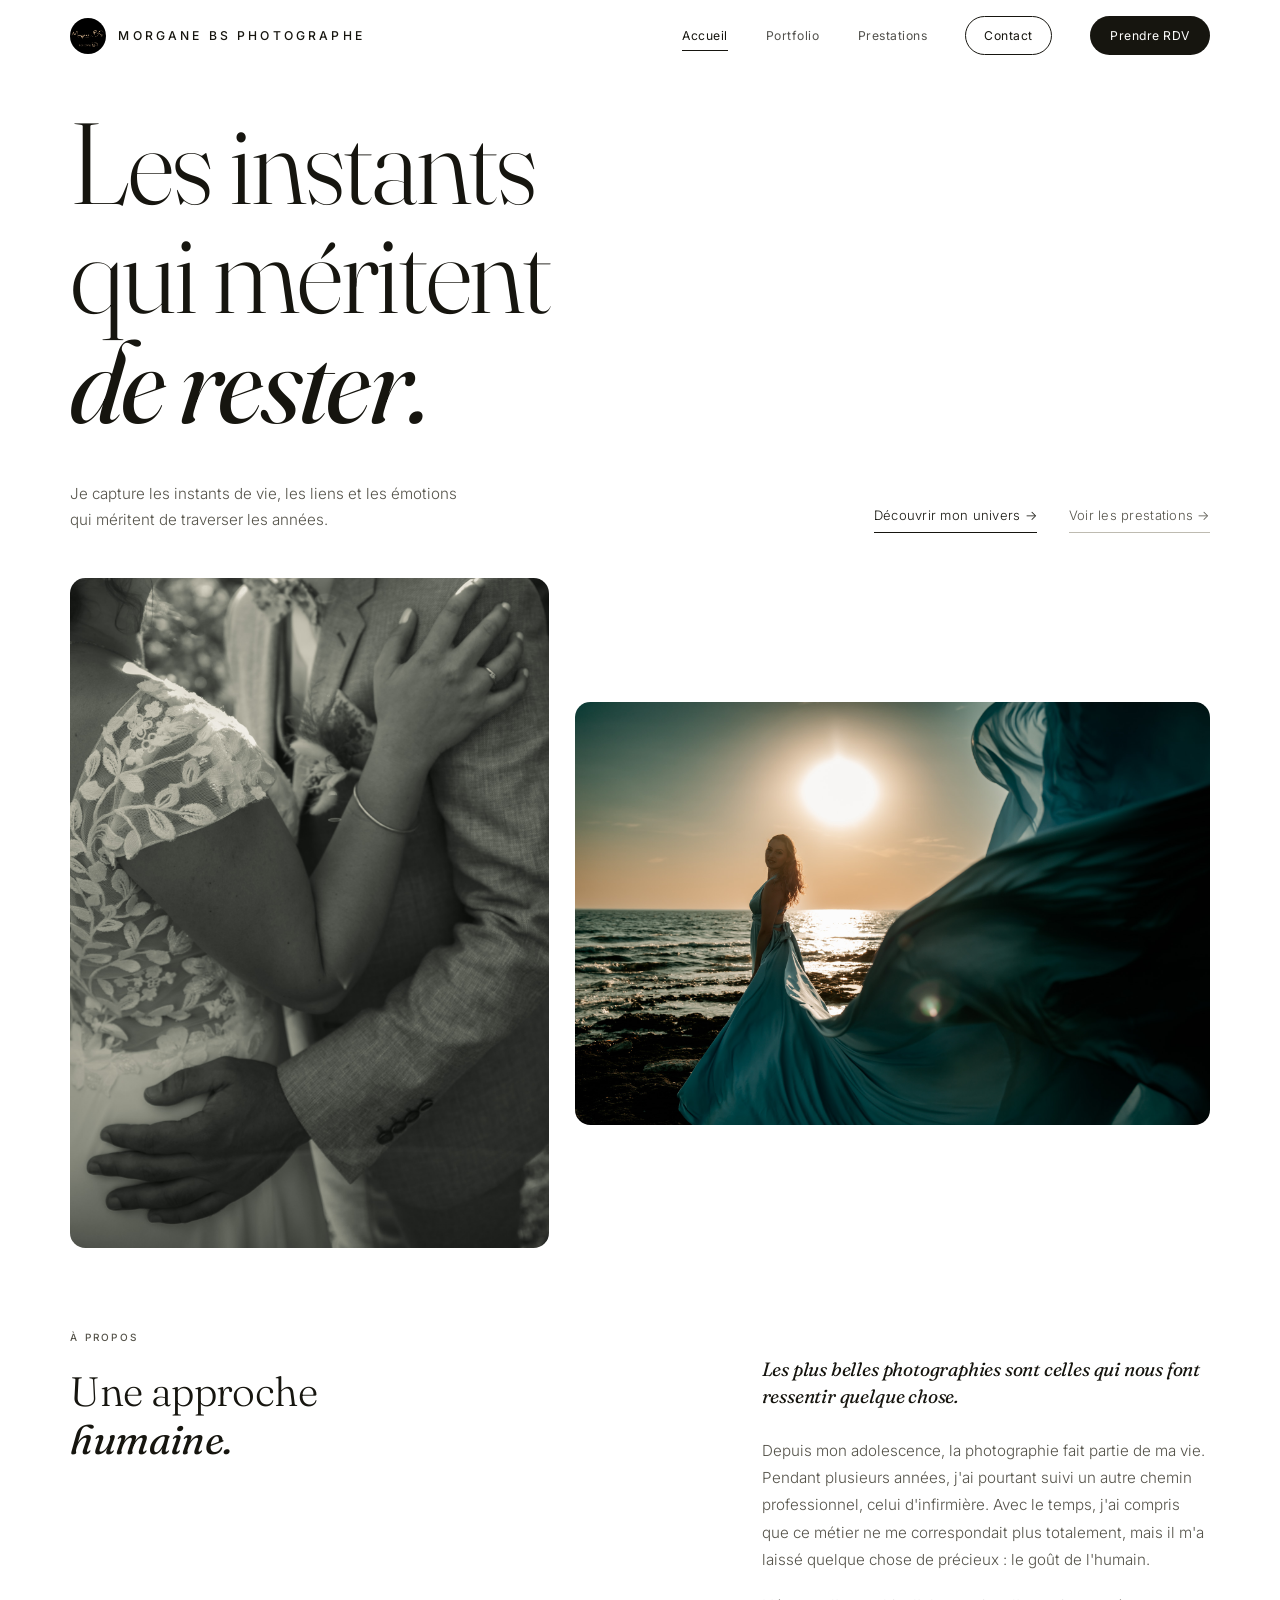
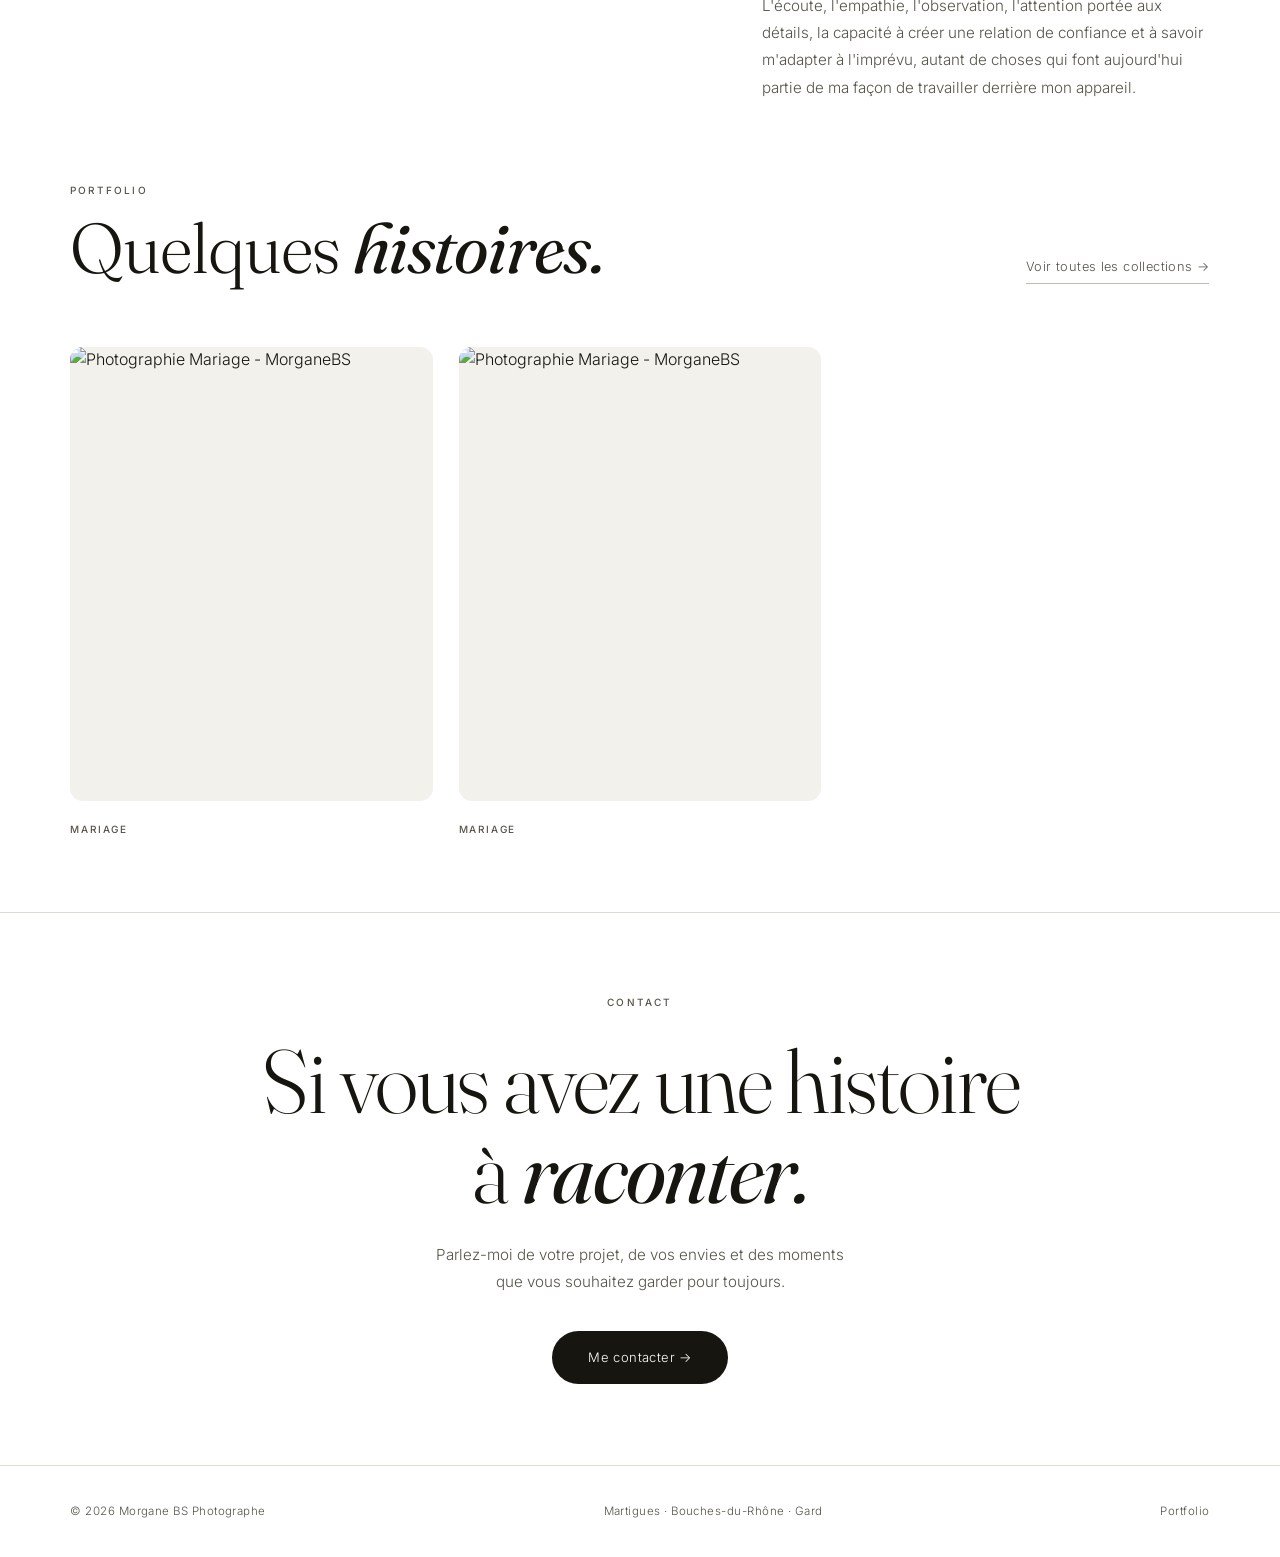
==== index.html @ a25c6a6a "Update index.html" ====
<!DOCTYPE html>
<html lang="fr">

<head>

    <meta charset="UTF-8">
    <meta name="viewport" content="width=device-width, initial-scale=1.0">

    <title>Morgane BS Photographe</title>
    <meta name="description" content="Morgane BS Photographe, photographe à Martigues. Portraits, couples, mariages et familles. Des images naturelles, sensibles et intemporelles.">

    <link rel="preconnect" href="https://fonts.googleapis.com">
    <link rel="preconnect" href="https://fonts.gstatic.com" crossorigin>

    <style>
/* =====================================================
   MORGANEBS - Photographe
   Direction artistique : editorial, clair, minimal
===================================================== */

@import url('https://fonts.googleapis.com/css2?family=Fraunces:ital,opsz,wght@0,9..144,300;0,9..144,400;0,9..144,500;1,9..144,400;1,9..144,500&family=Inter:wght@300;400;500&display=swap');

:root {

    --paper:        #ffffff;
    --paper-soft:   #f2f1ec;
    --ink:          #16150f;
    --ink-soft:     #55534a;
    --line:         #dcdbd4;
    --line-strong:  #bebbb1;

    --display: "Fraunces", Georgia, "Times New Roman", serif;
    --body:    "Inter", system-ui, -apple-system, sans-serif;

    --page-x:  clamp(22px, 5.5vw, 130px);
    --maxw:    1680px;

    --ease:    cubic-bezier(.22, .61, .36, 1);

    /* Titre hero : s'adapte a la fois a la largeur ET la hauteur.
       min() prend la plus petite valeur -> jamais trop grand
       quand la fenetre est basse (paysage) ou etroite (mobile).
       Le plafond (3e valeur) est volontairement genereux pour
       continuer a grandir sur les grands ecrans / plein ecran. */
    --hero-size:    min(18vh, 9vw, 11.5rem);
    --hero-size-sm: min(12vh, 13vw, 5rem);
}


* {
    margin: 0;
    padding: 0;
    box-sizing: border-box;
}

html {
    scroll-behavior: smooth;
    -webkit-text-size-adjust: 100%;
}

body {
    background: var(--paper);
    color: var(--ink);
    font-family: var(--body);
    font-weight: 300;
    line-height: 1.6;
    overflow-x: hidden;
    -webkit-font-smoothing: antialiased;
    text-rendering: optimizeLegibility;
}

a { color: inherit; text-decoration: none; }

img { display: block; width: 100%; height: auto; }

::selection { background: var(--ink); color: var(--paper); }

em { font-style: italic; font-weight: 400; }


.small {
    font-size: clamp(10px, .72vw, 11px);
    font-weight: 500;
    letter-spacing: .22em;
    text-transform: uppercase;
    color: var(--ink-soft);
}


/* =====================================================
   HEADER
===================================================== */

header {
    position: fixed;
    top: 0;
    left: 0;
    right: 0;
    z-index: 100;

    display: flex;
    align-items: center;
    justify-content: space-between;

    height: clamp(60px, 8vh, 80px);
    padding: 0 var(--page-x);

    color: var(--ink);
    background: transparent;
    border-bottom: 1px solid transparent;
    transition: background .5s var(--ease), border-color .5s var(--ease);
}

header.solid {
    background: color-mix(in srgb, var(--paper) 85%, transparent);
    -webkit-backdrop-filter: blur(14px);
    backdrop-filter: blur(14px);
    border-bottom: 1px solid var(--line);
}

.logo {
    display: inline-flex;
    align-items: center;
    gap: 12px;
    font-size: clamp(12px, .95vw, 13px);
    font-weight: 500;
    letter-spacing: .26em;
    text-transform: uppercase;
    white-space: nowrap;
}

.logo-img {
    width: auto;
    height: clamp(28px, 4vh, 38px);
    border-radius: 50%;
    object-fit: cover;
    aspect-ratio: 1 / 1;
    flex: none;
}

nav {
    display: flex;
    align-items: center;
    gap: clamp(20px, 3vw, 46px);
}

nav a {
    position: relative;
    font-size: clamp(12px, .95vw, 13px);
    font-weight: 400;
    letter-spacing: .04em;
    opacity: .74;
    transition: opacity .3s var(--ease);
}

nav a:hover,
nav a.active { opacity: 1; }

nav a:not(.appointment)::after {
    content: "";
    position: absolute;
    left: 0;
    bottom: -6px;
    width: 100%;
    height: 1px;
    background: currentColor;
    transform: scaleX(0);
    transform-origin: right;
    transition: transform .35s var(--ease);
}

nav a:not(.appointment):hover::after,
nav a.active:not(.appointment)::after {
    transform: scaleX(1);
    transform-origin: left;
}

nav a.appointment {
    padding: 9px 18px;
    border: 1px solid currentColor;
    border-radius: 999px;
    opacity: 1;
    transition: background .3s var(--ease), color .3s var(--ease);
}

nav a.appointment:hover {
    background: var(--ink);
    color: var(--paper);
}

/* Bouton principal : fond noir plein */
nav a.nav-cta {
    padding: 10px 20px;
    border-radius: 999px;
    background: var(--ink);
    color: var(--paper);
    opacity: 1;
    white-space: nowrap;
    transition: transform .35s var(--ease), background .35s var(--ease);
}

nav a.nav-cta:hover {
    background: #000;
    transform: translateY(-2px);
    color: var(--paper);
}

nav a.nav-cta::after { display: none; }


.menu-toggle {
    display: none;
    flex-direction: column;
    gap: 5px;
    width: 26px;
    background: none;
    border: none;
    cursor: pointer;
    padding: 6px 0;
}

.menu-toggle span {
    display: block;
    height: 1.5px;
    width: 100%;
    background: currentColor;
    transition: transform .35s var(--ease), opacity .3s var(--ease);
}

body.nav-open .menu-toggle span:nth-child(1) { transform: translateY(6.5px) rotate(45deg); }
body.nav-open .menu-toggle span:nth-child(2) { opacity: 0; }
body.nav-open .menu-toggle span:nth-child(3) { transform: translateY(-6.5px) rotate(-45deg); }


/* =====================================================
   HERO plein ecran (fond degrade clair, sans image)
===================================================== */

.hero {
    position: relative;
    width: 100%;
    display: flex;
    align-items: flex-start;
    padding: clamp(92px, 12vh, 140px) var(--page-x) clamp(36px, 5vh, 66px);
    overflow: hidden;

    background: var(--paper);
}

.hero-inner {
    position: relative;
    z-index: 2;
    width: 100%;
    max-width: var(--maxw);
    margin: 0 auto;
}

.hero-eyebrow {
    display: inline-flex;
    align-items: center;
    gap: 10px;
    font-size: clamp(10px, .75vw, 11px);
    font-weight: 500;
    letter-spacing: .24em;
    text-transform: uppercase;
    color: var(--ink-soft);
    margin-bottom: clamp(22px, 4vh, 44px);
    opacity: 0;
    animation: fadeUp 1s var(--ease) .25s forwards;
}

.hero-eyebrow::before {
    content: "";
    width: clamp(24px, 3vw, 34px);
    height: 1px;
    background: var(--line-strong);
}

.hero-title {
    font-family: var(--display);
    font-weight: 300;
    font-size: var(--hero-size);
    line-height: .95;
    letter-spacing: -.02em;
    max-width: 18ch;
}

.hero-title span {
    display: block;
    opacity: 0;
    transform: translateY(26px);
    animation: fadeUp 1.1s var(--ease) forwards;
}

.hero-title span:nth-child(1) { animation-delay: .3s; }
.hero-title span:nth-child(2) { animation-delay: .42s; }
.hero-title span:nth-child(3) { animation-delay: .54s; }

.hero-title .accent { font-style: italic; font-weight: 400; }

@keyframes fadeUp { to { opacity: 1; transform: none; } }

.hero-foot {
    display: flex;
    align-items: flex-end;
    justify-content: space-between;
    gap: 24px;
    flex-wrap: wrap;
    margin-top: clamp(28px, 5vh, 54px);
    opacity: 0;
    animation: fadeUp 1s var(--ease) .8s forwards;
}

.hero-subtitle {
    max-width: 44ch;
    font-size: clamp(.95rem, 1.15vw, 1.12rem);
    line-height: 1.7;
    color: var(--ink-soft);
}

.hero-link {
    display: inline-flex;
    align-items: center;
    gap: 12px;
    font-size: clamp(13px, 1vw, 14px);
    letter-spacing: .02em;
    padding-bottom: 6px;
    border-bottom: 1px solid var(--ink);
    white-space: nowrap;
    transition: gap .35s var(--ease);
}

.hero-link:hover { gap: 18px; }

.hero-links {
    display: flex;
    align-items: center;
    gap: clamp(18px, 2.5vw, 34px);
    flex-wrap: wrap;
}

.hero-link-soft {
    color: var(--ink-soft);
    border-bottom-color: var(--line-strong);
    transition: gap .35s var(--ease), color .3s var(--ease), border-color .3s var(--ease);
}

.hero-link-soft:hover {
    color: var(--ink);
    border-bottom-color: var(--ink);
}

/* fleche de defilement discrete */
.hero-scroll {
    position: absolute;
    left: 50%;
    bottom: clamp(20px, 4vh, 34px);
    transform: translateX(-50%);
    z-index: 2;
    width: 1px;
    height: clamp(34px, 6vh, 54px);
    background: var(--line-strong);
    overflow: hidden;
    opacity: 0;
    animation: fadeUp 1s var(--ease) 1.2s forwards;
}

.hero-scroll::after {
    content: "";
    position: absolute;
    inset: 0;
    background: var(--ink);
    transform: translateY(-100%);
    animation: scrollTrail 2.6s var(--ease) infinite;
}

@keyframes scrollTrail {
    0%   { transform: translateY(-100%); }
    50%  { transform: translateY(0); }
    100% { transform: translateY(100%); }
}


/* =====================================================
   COMPOSITION D'ACCUEIL (deux photos)
   Portrait a gauche, paysage a droite legerement
   decalee : composition asymetrique editoriale.
===================================================== */

.showcase {
    display: grid;
    grid-template-columns: .86fr 1.14fr;
    gap: clamp(14px, 2vw, 34px);
    align-items: center;

    padding: 0 var(--page-x);
    max-width: var(--maxw);
    margin: 0 auto clamp(56px, 9vh, 120px);
}

.showcase-item {
    position: relative;
    margin: 0;
    overflow: hidden;
    border-radius: clamp(10px, 1.2vw, 18px);
    background: var(--paper-soft);
}

.showcase-item img {
    width: 100%;
    height: 100%;
    object-fit: cover;
    display: block;
}

/* Ratios proches du format natif : aucun recadrage brutal */
.showcase-portrait  { aspect-ratio: 5 / 7; }
.showcase-landscape { aspect-ratio: 3 / 2; }


/* =====================================================
   SECTIONS generiques
===================================================== */

.section {
    padding: 0 var(--page-x);
    max-width: var(--maxw);
    margin: 0 auto clamp(50px, 8vh, 110px);
}

.section-first {
    padding-top: clamp(80px, 14vh, 170px);
}

.section-head {
    display: flex;
    align-items: flex-end;
    justify-content: space-between;
    gap: 24px;
    flex-wrap: wrap;
    margin-bottom: clamp(40px, 7vh, 80px);
}

.section-label {
    font-size: clamp(10px, .72vw, 11px);
    font-weight: 500;
    letter-spacing: .22em;
    text-transform: uppercase;
    color: var(--ink-soft);
    margin-bottom: 14px;
}

.section-title {
    font-family: var(--display);
    font-weight: 300;
    font-size: clamp(2.1rem, 5.5vw, 4.6rem);
    line-height: 1.02;
    letter-spacing: -.015em;
}

.section-link {
    font-size: clamp(12px, 1vw, 13px);
    letter-spacing: .03em;
    color: var(--ink-soft);
    padding-bottom: 5px;
    border-bottom: 1px solid var(--line-strong);
    white-space: nowrap;
    transition: color .3s var(--ease), border-color .3s var(--ease);
}

.section-link:hover {
    color: var(--ink);
    border-color: var(--ink);
}


/* =====================================================
   GRILLE PORTFOLIO
===================================================== */

.portfolio-grid,
.portfolio-gallery {
    display: grid;
    grid-template-columns: repeat(3, 1fr);
    gap: clamp(14px, 2vw, 38px);
}

.work {
    display: block;
    opacity: 0;
    transform: translateY(24px);
    transition: opacity .8s var(--ease), transform .8s var(--ease);
}

.work.in { opacity: 1; transform: none; }

.work-image {
    position: relative;
    overflow: hidden;
    background: var(--paper-soft);
    aspect-ratio: 4 / 5;
    border-radius: clamp(8px, 1vw, 14px);
}

.work-image img {
    width: 100%;
    height: 100%;
    object-fit: cover;

    /* Fondu doux a l'arrivee de l'image */
    opacity: 0;
    transition: opacity .7s var(--ease), transform 1.2s var(--ease);
}

.work-image img.loaded { opacity: 1; }

.work:hover .work-image img { transform: scale(1.05); }

/* legende : uniquement la categorie, pas le nom de fichier */
.work-caption {
    margin-top: 14px;
}

.work-caption span {
    font-size: clamp(10px, .78vw, 11px);
    font-weight: 500;
    letter-spacing: .18em;
    text-transform: uppercase;
    color: var(--ink-soft);
}

.loading-note {
    grid-column: 1 / -1;
    padding: 60px 0;
    text-align: center;
    font-size: clamp(12px, 1vw, 13px);
    letter-spacing: .04em;
    color: var(--ink-soft);
}


/* =====================================================
   A PROPOS
===================================================== */

.about {
    padding: 0 var(--page-x);
    max-width: var(--maxw);
    margin: 0 auto clamp(56px, 9vh, 120px);
    display: grid;
    grid-template-columns: 1.4fr 1fr;
    gap: clamp(28px, 5vw, 70px);
    align-items: start;
}

.about-head { max-width: 34ch; }

.about-text {
    font-family: var(--display);
    font-weight: 300;
    font-size: clamp(1.8rem, 3.2vw, 3.6rem);
    line-height: 1.18;
    letter-spacing: -.015em;
    margin-top: clamp(14px, 2.5vh, 22px);
}

.about-body {
    max-width: 48ch;
    margin-top: clamp(20px, 3vh, 32px);
}

.about-lead {
    font-family: var(--display);
    font-weight: 400;
    font-style: italic;
    font-size: clamp(1.1rem, 1.5vw, 1.45rem);
    line-height: 1.4;
    letter-spacing: -.01em;
    color: var(--ink);
    margin-bottom: clamp(20px, 3vh, 30px);
}

.about-small {
    font-size: clamp(.95rem, 1.1vw, 1.05rem);
    color: var(--ink-soft);
    line-height: 1.8;
}

.about-small + .about-small {
    margin-top: clamp(14px, 2vh, 20px);
}


/* =====================================================
   CONTACT (bloc sur accueil)
===================================================== */

.contact {
    padding: clamp(56px, 9vh, 120px) var(--page-x);
    max-width: var(--maxw);
    margin: 0 auto;
    border-top: 1px solid var(--line);
    text-align: center;
}

.contact .section-label { margin-bottom: 26px; }

.contact-title {
    font-family: var(--display);
    font-weight: 300;
    font-size: clamp(2.6rem, 7vw, 6.5rem);
    line-height: 1;
    letter-spacing: -.02em;
}

.contact-lede {
    max-width: 46ch;
    margin: clamp(20px, 3vh, 30px) auto 0;
    font-size: clamp(.95rem, 1.1vw, 1.05rem);
    color: var(--ink-soft);
    line-height: 1.75;
}

.contact-button {
    display: inline-flex;
    align-items: center;
    gap: 12px;
    margin-top: clamp(26px, 4vh, 40px);
    padding: 16px 36px;
    background: var(--ink);
    color: var(--paper);
    border-radius: 999px;
    font-size: clamp(13px, 1vw, 14px);
    letter-spacing: .03em;
    transition: transform .35s var(--ease), background .35s var(--ease);
}

.contact-button:hover { transform: translateY(-3px); background: #000; }


/* =====================================================
   FOOTER
===================================================== */

footer {
    display: flex;
    align-items: center;
    justify-content: space-between;
    flex-wrap: wrap;
    gap: 16px;
    padding: clamp(28px, 4vh, 38px) var(--page-x);
    max-width: var(--maxw);
    margin: 0 auto;
    border-top: 1px solid var(--line);
    font-size: clamp(11px, .9vw, 12px);
    letter-spacing: .04em;
    color: var(--ink-soft);
}

footer a { transition: color .3s var(--ease); }
footer a:hover { color: var(--ink); }


/* =====================================================
   REVEAL au scroll (sections)
===================================================== */

.reveal {
    opacity: 0;
    transform: translateY(30px);
    transition: opacity 1s var(--ease), transform 1s var(--ease);
    will-change: opacity, transform;
}

.reveal.is-visible { opacity: 1; transform: none; }


/* =====================================================
   RESPONSIVE
===================================================== */

@media (max-width: 1024px) {
    .portfolio-grid,
    .portfolio-gallery { grid-template-columns: repeat(2, 1fr); }
}

@media (max-width: 720px) {

    .logo {
        letter-spacing: .12em;
        font-size: 10.5px;
        gap: 9px;
    }

    .logo-img {
        height: 26px;
    }

    .hero-title { font-size: var(--hero-size-sm); }

    .showcase {
        grid-template-columns: 1fr;
        gap: clamp(14px, 2.5vh, 22px);
    }

    .about {
        grid-template-columns: 1fr;
        gap: clamp(20px, 3vh, 32px);
        align-items: start;
    }

    .about-head { max-width: none; }

    .menu-toggle { display: flex; }

    nav {
        position: fixed;
        inset: clamp(60px, 8vh, 80px) 0 auto 0;
        flex-direction: column;
        align-items: flex-start;
        gap: 4px;
        padding: 20px var(--page-x) 34px;
        background: var(--paper);
        color: var(--ink);
        border-bottom: 1px solid var(--line);
        transform: translateY(-12px);
        opacity: 0;
        pointer-events: none;
        transition: transform .35s var(--ease), opacity .3s var(--ease);
    }

    body.nav-open nav {
        transform: translateY(0);
        opacity: 1;
        pointer-events: auto;
    }

    nav a {
        width: 100%;
        padding: 14px 0;
        font-size: 17px;
        opacity: 1;
        border-bottom: 1px solid var(--line);
    }

    nav a:not(.appointment)::after { display: none; }

    nav a.appointment {
        margin-top: 16px;
        width: auto;
        border: 1px solid var(--ink);
        text-align: center;
    }

    nav a.nav-cta {
        margin-top: 10px;
        width: auto;
        border: none;
        border-bottom: none;
        text-align: center;
    }

    .hero-foot { flex-direction: column; align-items: flex-start; }

    .section-head { align-items: flex-start; }

    .work-image { aspect-ratio: 3 / 4; }
}

@media (max-width: 480px) {
    .portfolio-grid,
    .portfolio-gallery { grid-template-columns: 1fr; gap: 26px; }
    .hero-scroll { display: none; }
}



/* =====================================================
   VISIONNEUSE PLEIN ECRAN
===================================================== */

.lightbox {
    position: fixed;
    inset: 0;
    z-index: 200;

    display: flex;
    align-items: center;
    justify-content: center;
    padding: clamp(52px, 7vw, 90px) clamp(16px, 5vw, 80px);

    background: rgba(16, 21, 15, .95);
    -webkit-backdrop-filter: blur(8px);
    backdrop-filter: blur(8px);

    opacity: 0;
    visibility: hidden;
    transition: opacity .4s var(--ease), visibility .4s var(--ease);
}

.lightbox.open {
    opacity: 1;
    visibility: visible;
}

body.lightbox-open {
    overflow: hidden;
}

.lightbox-figure {
    margin: 0;
    max-width: 100%;
    max-height: 100%;
    display: flex;
    flex-direction: column;
    align-items: center;
    gap: clamp(14px, 2vh, 22px);
}

.lightbox-figure img {
    display: block;
    width: auto;
    height: auto;
    max-width: 100%;
    max-height: 78vh;
    object-fit: contain;
    border-radius: clamp(4px, .6vw, 10px);

    opacity: 0;
    transform: scale(.985);
    transition: opacity .45s var(--ease), transform .45s var(--ease);
}

.lightbox-figure img.loaded {
    opacity: 1;
    transform: none;
}

.lightbox-caption {
    font-size: clamp(10px, .78vw, 11px);
    font-weight: 500;
    letter-spacing: .2em;
    text-transform: uppercase;
    color: rgba(245, 244, 240, .62);
}

/* Bouton fermer (croix dessinee) */
.lightbox-close {
    position: absolute;
    top: clamp(14px, 2.4vw, 30px);
    right: clamp(14px, 2.4vw, 30px);
    width: 42px;
    height: 42px;
    background: none;
    border: none;
    cursor: pointer;
    padding: 0;
}

.lightbox-close span {
    position: absolute;
    top: 50%;
    left: 9px;
    right: 9px;
    height: 1.5px;
    background: rgba(245, 244, 240, .75);
    transition: background .3s var(--ease);
}

.lightbox-close span:nth-child(1) { transform: rotate(45deg); }
.lightbox-close span:nth-child(2) { transform: rotate(-45deg); }

.lightbox-close:hover span { background: #fff; }

/* Fleches de navigation */
.lightbox-nav {
    position: absolute;
    top: 50%;
    transform: translateY(-50%);
    width: clamp(40px, 4vw, 52px);
    height: clamp(40px, 4vw, 52px);
    border: 1px solid rgba(245, 244, 240, .28);
    border-radius: 50%;
    background: none;
    color: rgba(245, 244, 240, .8);
    font-family: var(--body);
    font-size: 17px;
    line-height: 1;
    cursor: pointer;
    transition: background .3s var(--ease), color .3s var(--ease), border-color .3s var(--ease);
}

.lightbox-nav:hover {
    background: rgba(245, 244, 240, .12);
    border-color: rgba(245, 244, 240, .6);
    color: #fff;
}

.lightbox-prev { left: clamp(10px, 2vw, 30px); }
.lightbox-next { right: clamp(10px, 2vw, 30px); }

.lightbox-nav[hidden] { display: none; }

@media (max-width: 620px) {
    .lightbox-nav {
        top: auto;
        bottom: clamp(14px, 3vh, 26px);
        transform: none;
    }
    .lightbox-prev { left: 50%; margin-left: -52px; }
    .lightbox-next { right: 50%; margin-right: -52px; }
    .lightbox-figure img { max-height: 66vh; }
}


/* =====================================================
   CURSEUR "VOIR" sur les photos
===================================================== */

.photo-cursor {
    position: fixed;
    top: 0;
    left: 0;
    z-index: 150;

    width: 76px;
    height: 76px;
    margin: -38px 0 0 -38px;

    display: grid;
    place-items: center;
    border-radius: 50%;
    background: var(--ink);
    color: var(--paper);

    font-family: var(--body);
    font-size: 10px;
    font-weight: 500;
    letter-spacing: .18em;
    text-transform: uppercase;

    pointer-events: none;
    opacity: 0;
    transition: opacity .28s var(--ease);
    will-change: transform;
}

.photo-cursor.visible { opacity: 1; }

/* On masque le curseur natif seulement quand le curseur perso est actif */
@media (hover: hover) and (pointer: fine) {
    .work-image { cursor: none; }
}


/* =====================================================
   ACCESSIBILITE : mouvement reduit
===================================================== */

@media (prefers-reduced-motion: reduce) {
    * {
        animation-duration: .01ms !important;
        animation-iteration-count: 1 !important;
        transition-duration: .01ms !important;
        scroll-behavior: auto !important;
    }
    .reveal, .work { opacity: 1 !important; transform: none !important; }

    /* Les images doivent rester visibles meme sans transition */
    .work-image img,
    .lightbox-figure img { opacity: 1 !important; transform: none !important; }
    .hero-title span,
    .hero-eyebrow,
    .hero-foot,
    .hero-scroll { opacity: 1 !important; transform: none !important; animation: none !important; }
}

a:focus-visible,
button:focus-visible {
    outline: 2px solid currentColor;
    outline-offset: 3px;
}
    </style>

</head>


<body>


<!-- ===================================================== HEADER ===================================================== -->

<header id="site-header">

    <a href="index.html" class="logo"><img src="logo.png" alt="" class="logo-img"><span>Morgane BS Photographe</span></a>

    <nav>
        <a href="index.html" class="active">Accueil</a>
        <a href="portfolio.html">Portfolio</a>
        <a href="prestations.html">Prestations</a>
        <a href="contact.html" class="appointment">Contact</a>
        <a href="https://fotostudio.io" class="nav-cta" target="_blank" rel="noopener">Prendre RDV</a>
    </nav>

    <button class="menu-toggle" aria-label="Ouvrir le menu" aria-expanded="false">
        <span></span>
        <span></span>
        <span></span>
    </button>

</header>


<!-- ===================================================== HERO ===================================================== -->

<section class="hero">

    <div class="hero-inner">

        <h1 class="hero-title">
            <span>Les instants</span>
            <span>qui méritent</span>
            <span class="accent">de rester.</span>
        </h1>

        <div class="hero-foot">
            <p class="hero-subtitle">
                Je capture les instants de vie, les liens et les
                émotions qui méritent de traverser les années.
            </p>
            <div class="hero-links">
                <a href="portfolio.html" class="hero-link">
                    Découvrir mon univers →
                </a>
                <a href="prestations.html" class="hero-link hero-link-soft">
                    Voir les prestations →
                </a>
            </div>
        </div>

    </div>

</section>


<!-- ===================================================== COMPOSITION ACCUEIL ===================================================== -->

<section class="showcase reveal">

    <figure class="showcase-item showcase-portrait">
        <img src="accueil%201.jpg" alt="Photographie de Morgane BS Photographe" loading="lazy">
    </figure>

    <figure class="showcase-item showcase-landscape">
        <img src="accueil%202.jpg" alt="Photographie de Morgane BS Photographe" loading="lazy">
    </figure>

</section>


<!-- ===================================================== A PROPOS ===================================================== -->

<section class="about reveal section-first" id="about">

    <div class="about-head">
        <div class="section-label">À propos</div>
        <p class="about-text">
            Une approche <em>humaine.</em>
        </p>
    </div>

    <div class="about-body">
        <p class="about-lead">
            Les plus belles photographies sont celles qui nous font
            ressentir quelque chose.
        </p>
        <p class="about-small">
            Depuis mon adolescence, la photographie fait partie de ma vie.
            Pendant plusieurs années, j'ai pourtant suivi un autre chemin
            professionnel, celui d'infirmière. Avec le temps, j'ai compris
            que ce métier ne me correspondait plus totalement, mais il m'a
            laissé quelque chose de précieux : le goût de l'humain.
        </p>
        <p class="about-small">
            L'écoute, l'empathie, l'observation, l'attention portée aux
            détails, la capacité à créer une relation de confiance et à
            savoir m'adapter à l'imprévu, autant de choses qui font
            aujourd'hui partie de ma façon de travailler derrière
            mon appareil.
        </p>
    </div>

</section>


<!-- ===================================================== PORTFOLIO (apercu) ===================================================== -->

<section class="section">

    <div class="section-head reveal">
        <div>
            <div class="section-label">Portfolio</div>
            <h2 class="section-title">Quelques <em>histoires.</em></h2>
        </div>
        <a href="portfolio.html" class="section-link">Voir toutes les collections →</a>
    </div>

    <div id="home-gallery" class="portfolio-grid">
        <p class="loading-note">Chargement des photographies…</p>
    </div>

</section>


<!-- ===================================================== CONTACT ===================================================== -->

<section class="contact">

    <div class="section-label">Contact</div>

    <h2 class="contact-title">Si vous avez une histoire<br>à <em>raconter.</em></h2>

    <p class="contact-lede">
        Parlez-moi de votre projet, de vos envies et des moments
        que vous souhaitez garder pour toujours.
    </p>

    <a href="contact.html" class="contact-button">
        Me contacter →
    </a>

</section>


<!-- ===================================================== FOOTER ===================================================== -->

<footer>
    <span>© 2026 Morgane BS Photographe</span>
    <span>Martigues · Bouches-du-Rhône · Gard</span>
    <a href="portfolio.html">Portfolio</a>
</footer>


<script src="script.js"></script>
<script>
    loadHomeGallery();
    initUI();
    initHeader();
</script>

</body>
</html>
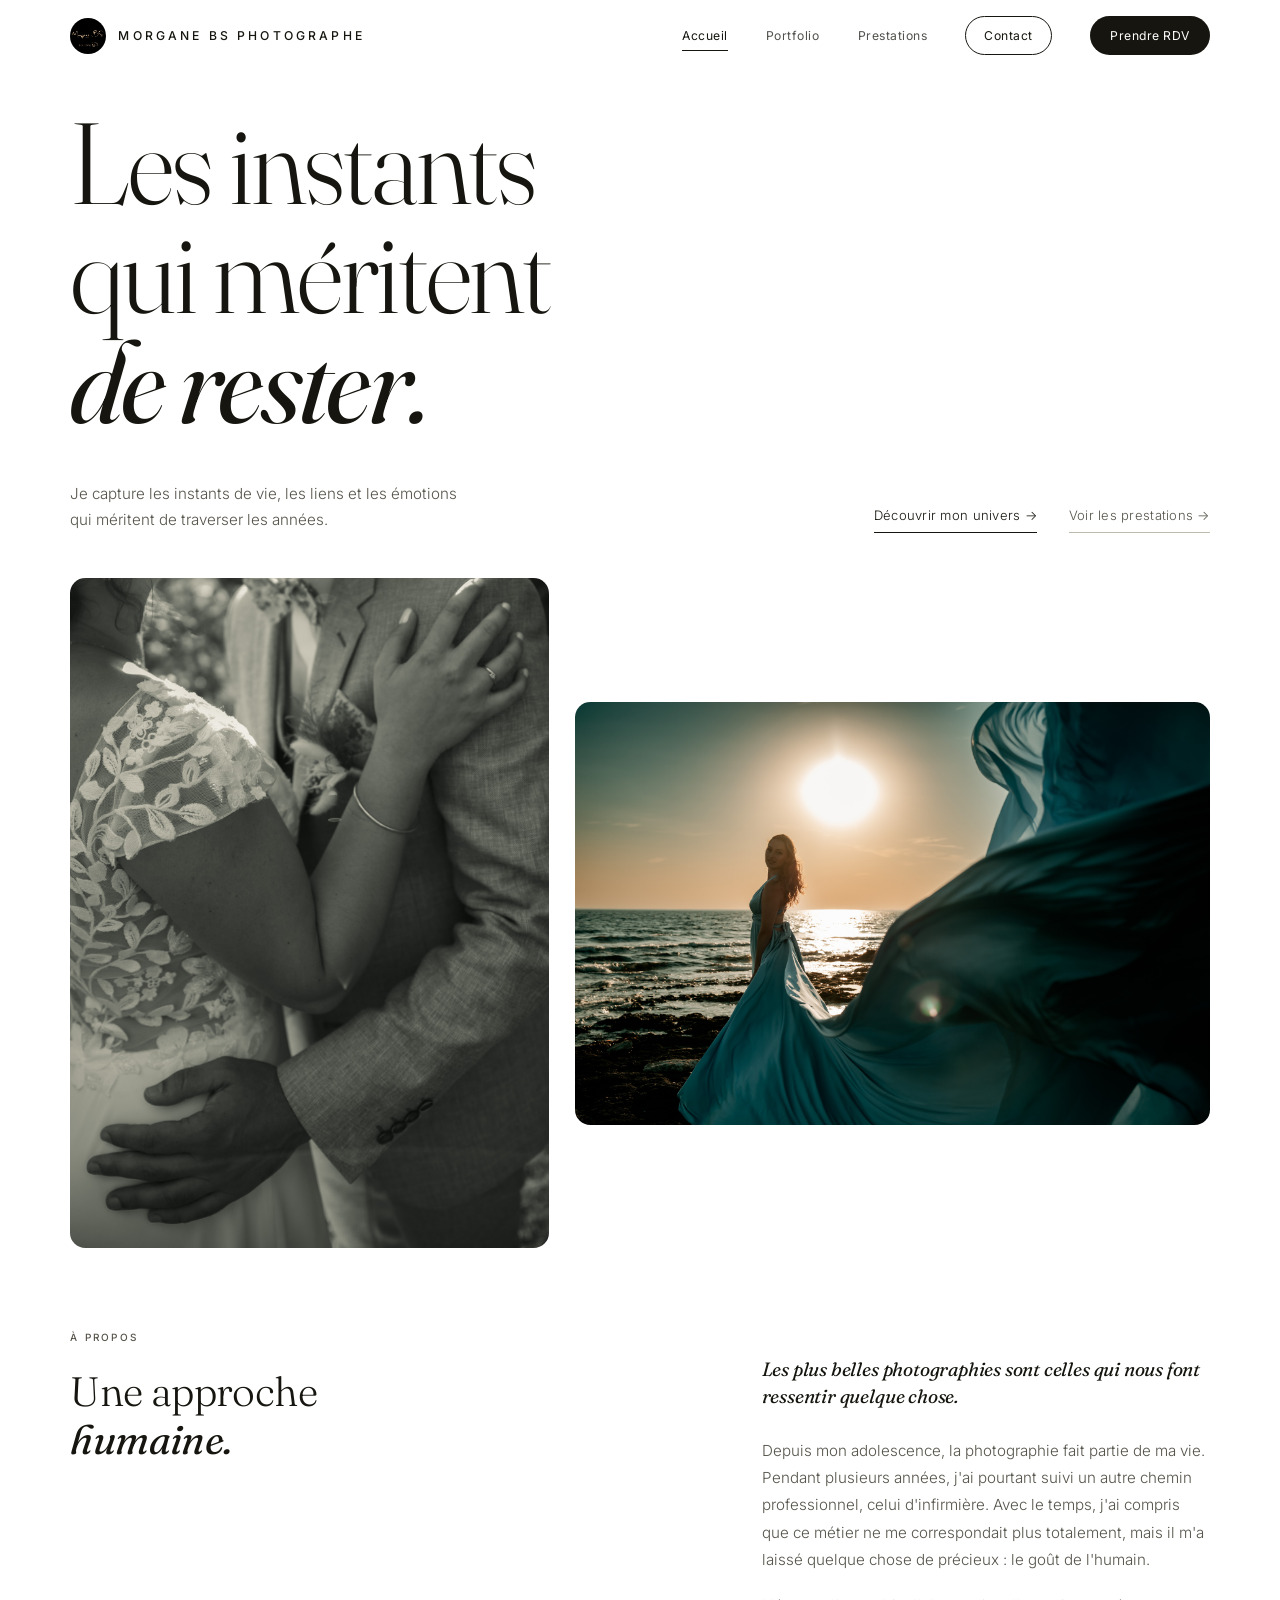
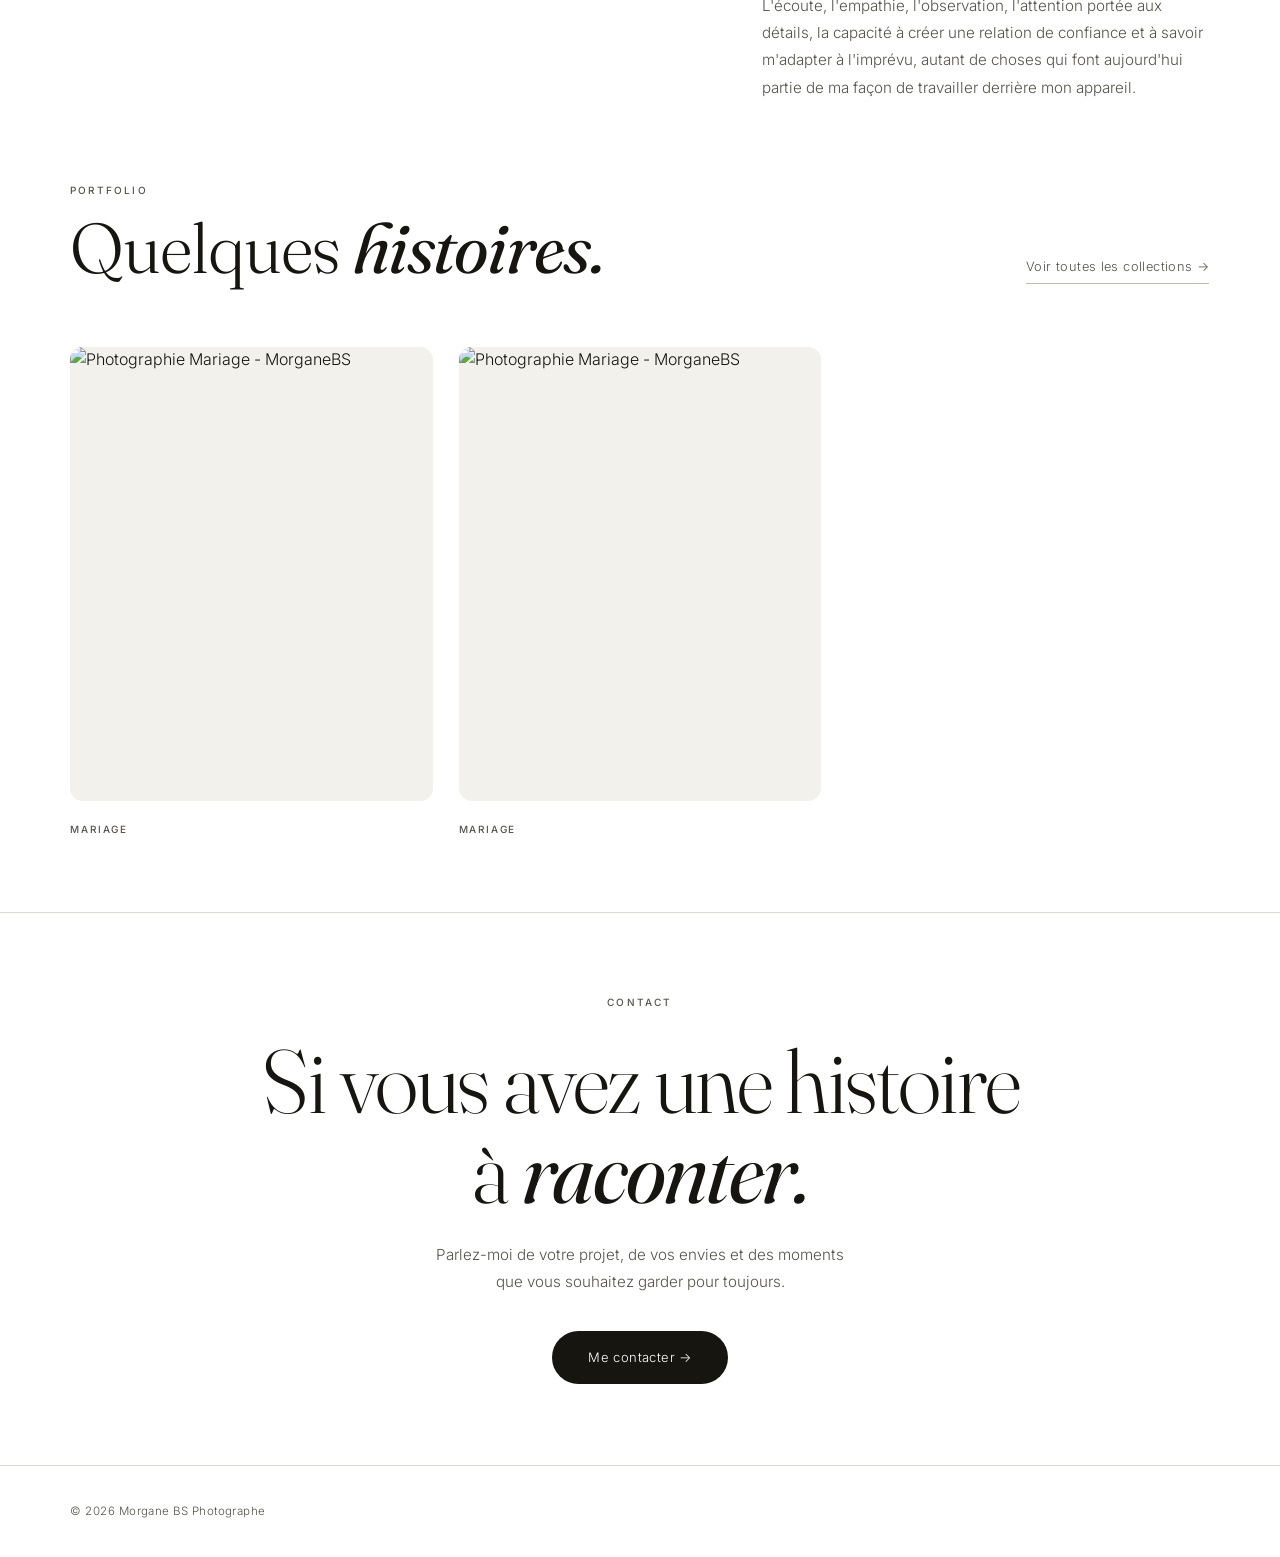
==== commit a7e80678: "Update index.html" ====
--- a/index.html
+++ b/index.html
@@ -7,6 +7,8 @@
     <meta name="viewport" content="width=device-width, initial-scale=1.0">
 
     <title>Morgane BS Photographe</title>
+    <link rel="icon" type="image/png" href="logo.png">
+    
     <meta name="description" content="Morgane BS Photographe, photographe à Martigues. Portraits, couples, mariages et familles. Des images naturelles, sensibles et intemporelles.">
 
     <link rel="preconnect" href="https://fonts.googleapis.com">
@@ -1136,8 +1138,6 @@
 
 <footer>
     <span>© 2026 Morgane BS Photographe</span>
-    <span>Martigues · Bouches-du-Rhône · Gard</span>
-    <a href="portfolio.html">Portfolio</a>
 </footer>
 
 
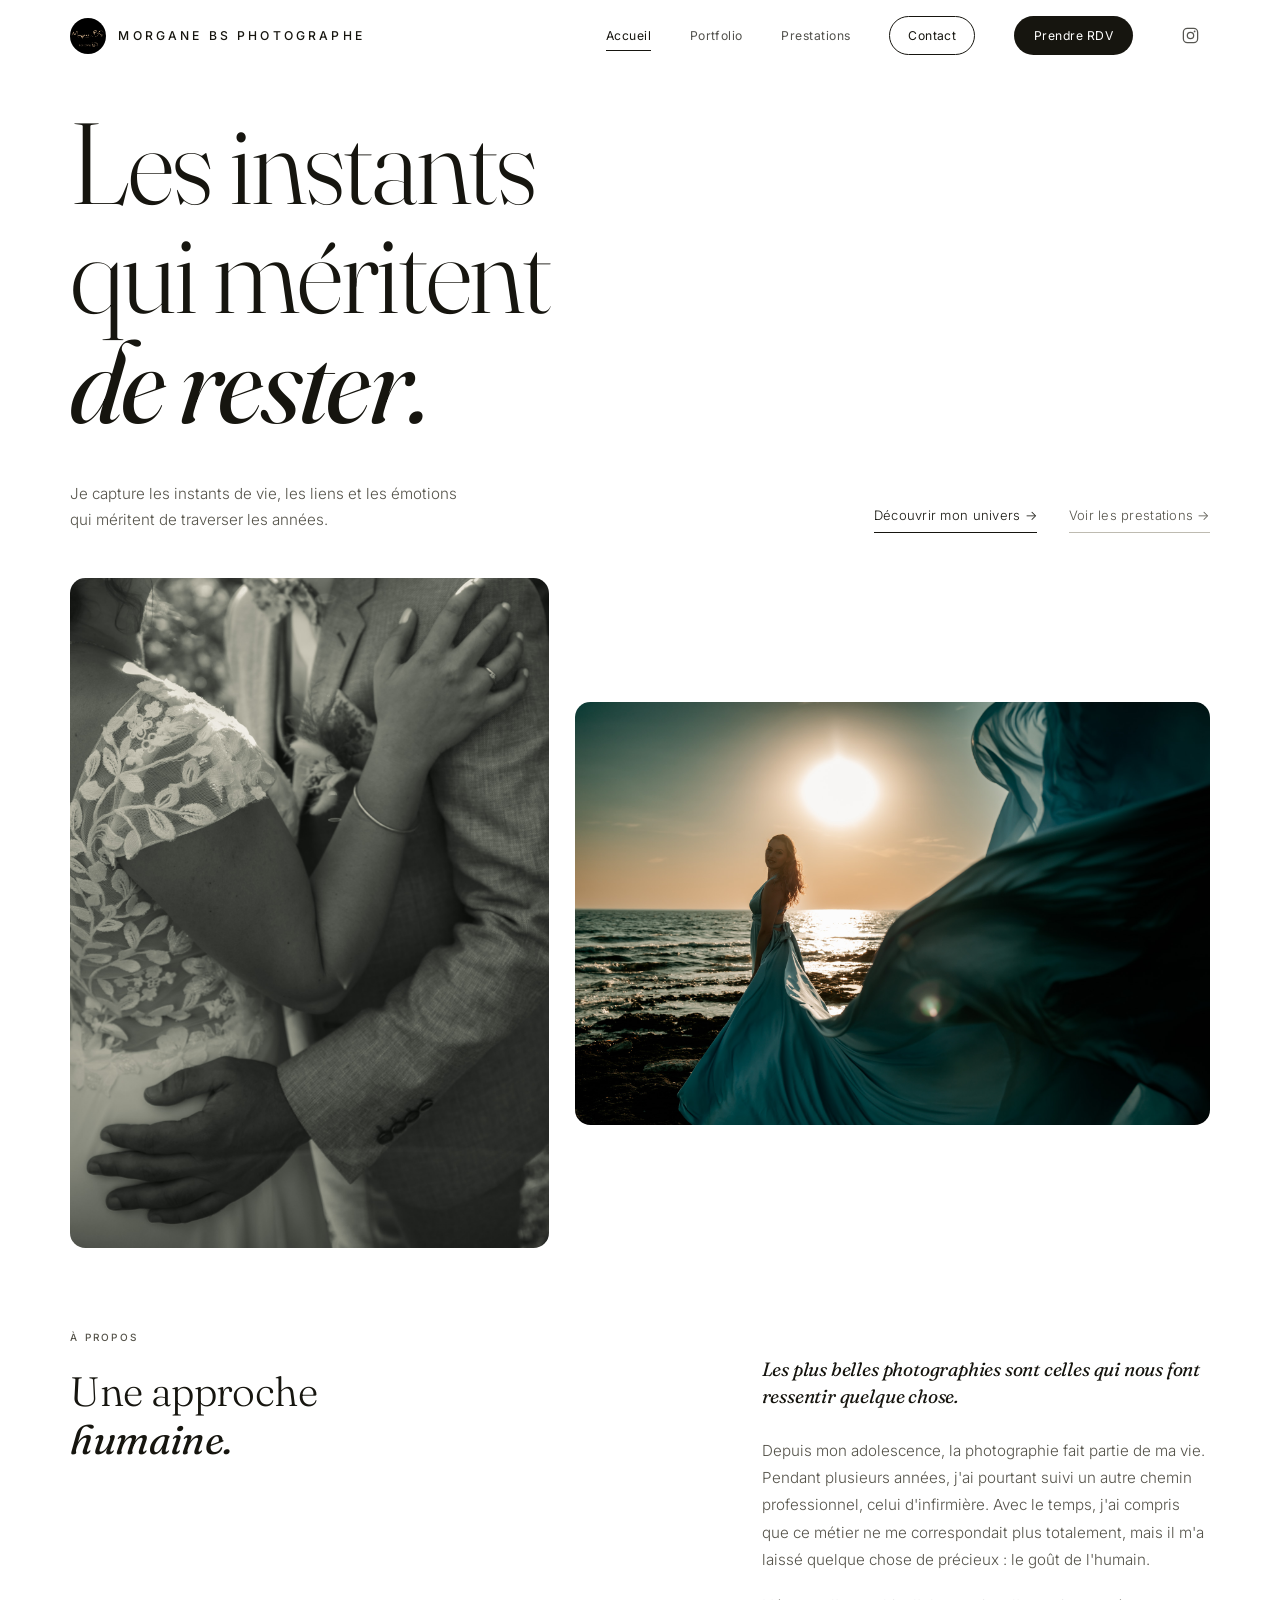
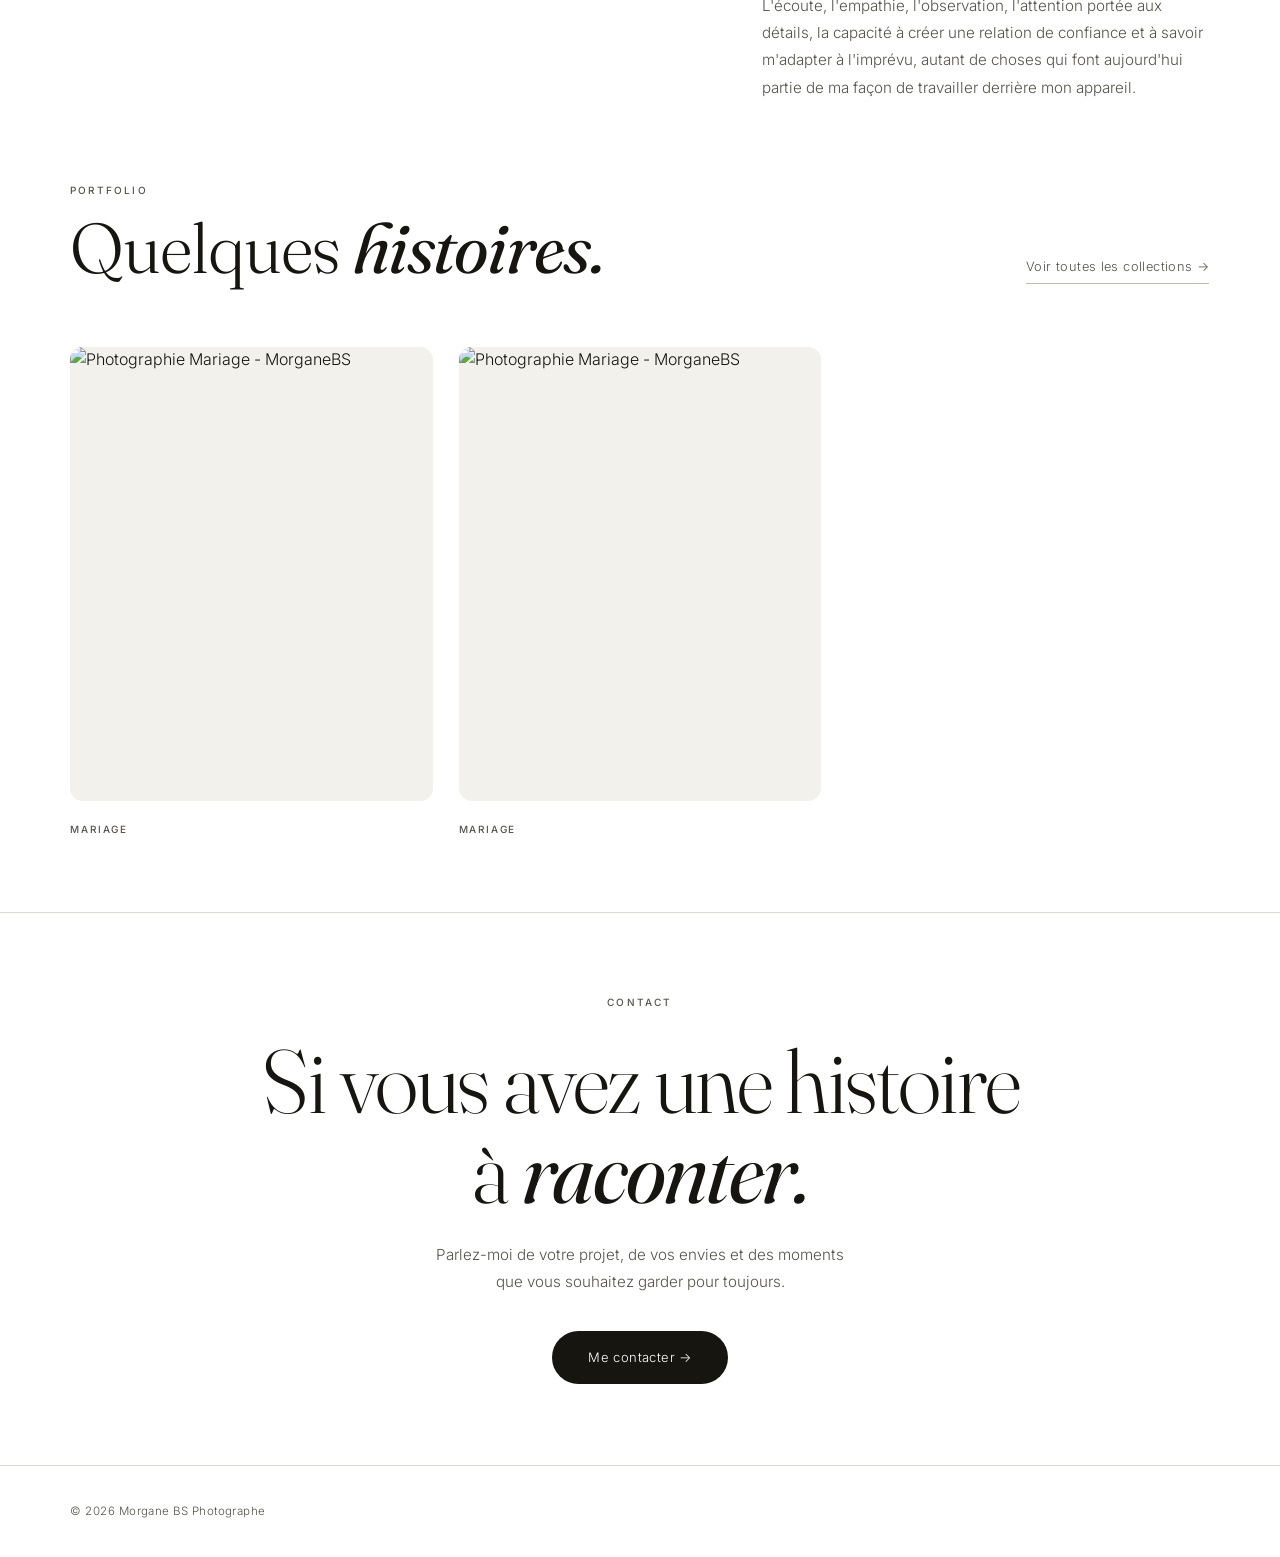
==== commit 990bd47a: "Update index.html" ====
--- a/index.html
+++ b/index.html
@@ -209,6 +209,36 @@
 
 nav a.nav-cta::after { display: none; }
 
+
+/* Lien Instagram : icone monochrome */
+.nav-social {
+    display: inline-flex;
+    align-items: center;
+    justify-content: center;
+
+    width: 38px;
+    height: 38px;
+    flex: none;
+
+    border-radius: 50%;
+    color: var(--ink);
+    opacity: .72;
+
+    transition: opacity .3s var(--ease), background .3s var(--ease);
+}
+
+.nav-social:hover {
+    opacity: 1;
+    background: var(--paper-soft);
+}
+
+.nav-social svg {
+    display: block;
+    width: 19px;
+    height: 19px;
+}
+
+.nav-social::after { display: none; }
 
 .menu-toggle {
     display: none;
@@ -687,6 +717,15 @@
 }
 
 @media (max-width: 720px) {
+
+    /* L'icone Instagram reste ronde dans le menu deroulant */
+    nav a.nav-social {
+        width: 38px;
+        padding: 0;
+        margin-top: 14px;
+        border-bottom: none;
+    }
+
 
     .logo {
         letter-spacing: .12em;
@@ -1002,6 +1041,8 @@
         <a href="prestations.html">Prestations</a>
         <a href="contact.html" class="appointment">Contact</a>
         <a href="https://fotostudio.io" class="nav-cta" target="_blank" rel="noopener">Prendre RDV</a>
+
+        <a href="https://instagram.com/morganbs.photographe" class="nav-social" target="_blank" rel="noopener" aria-label="Instagram de Morgane BS Photographe"><svg viewBox="0 0 24 24" fill="none" stroke="currentColor" stroke-width="1.6" stroke-linecap="round" stroke-linejoin="round" aria-hidden="true"><rect x="3" y="3" width="18" height="18" rx="5"/><circle cx="12" cy="12" r="4"/><circle cx="17.2" cy="6.8" r="1.1" fill="currentColor" stroke="none"/></svg></a>
     </nav>
 
     <button class="menu-toggle" aria-label="Ouvrir le menu" aria-expanded="false">
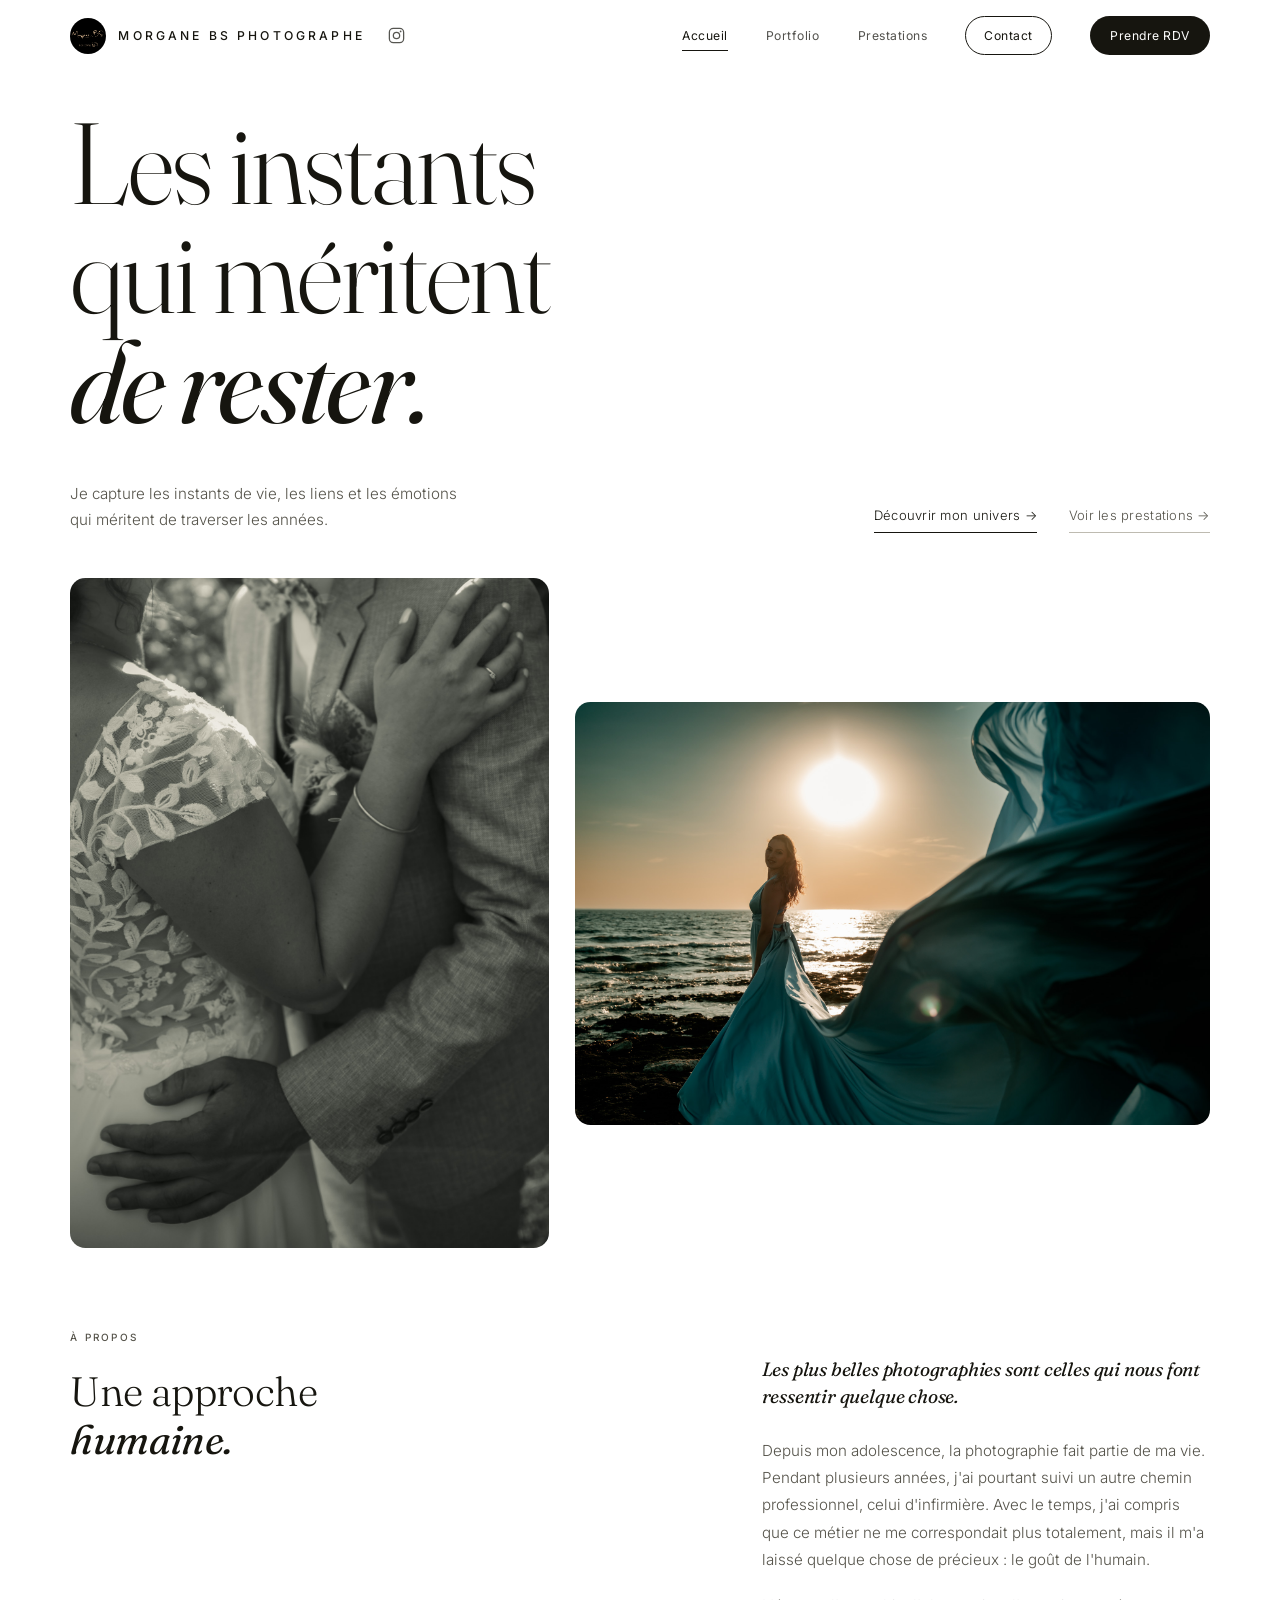
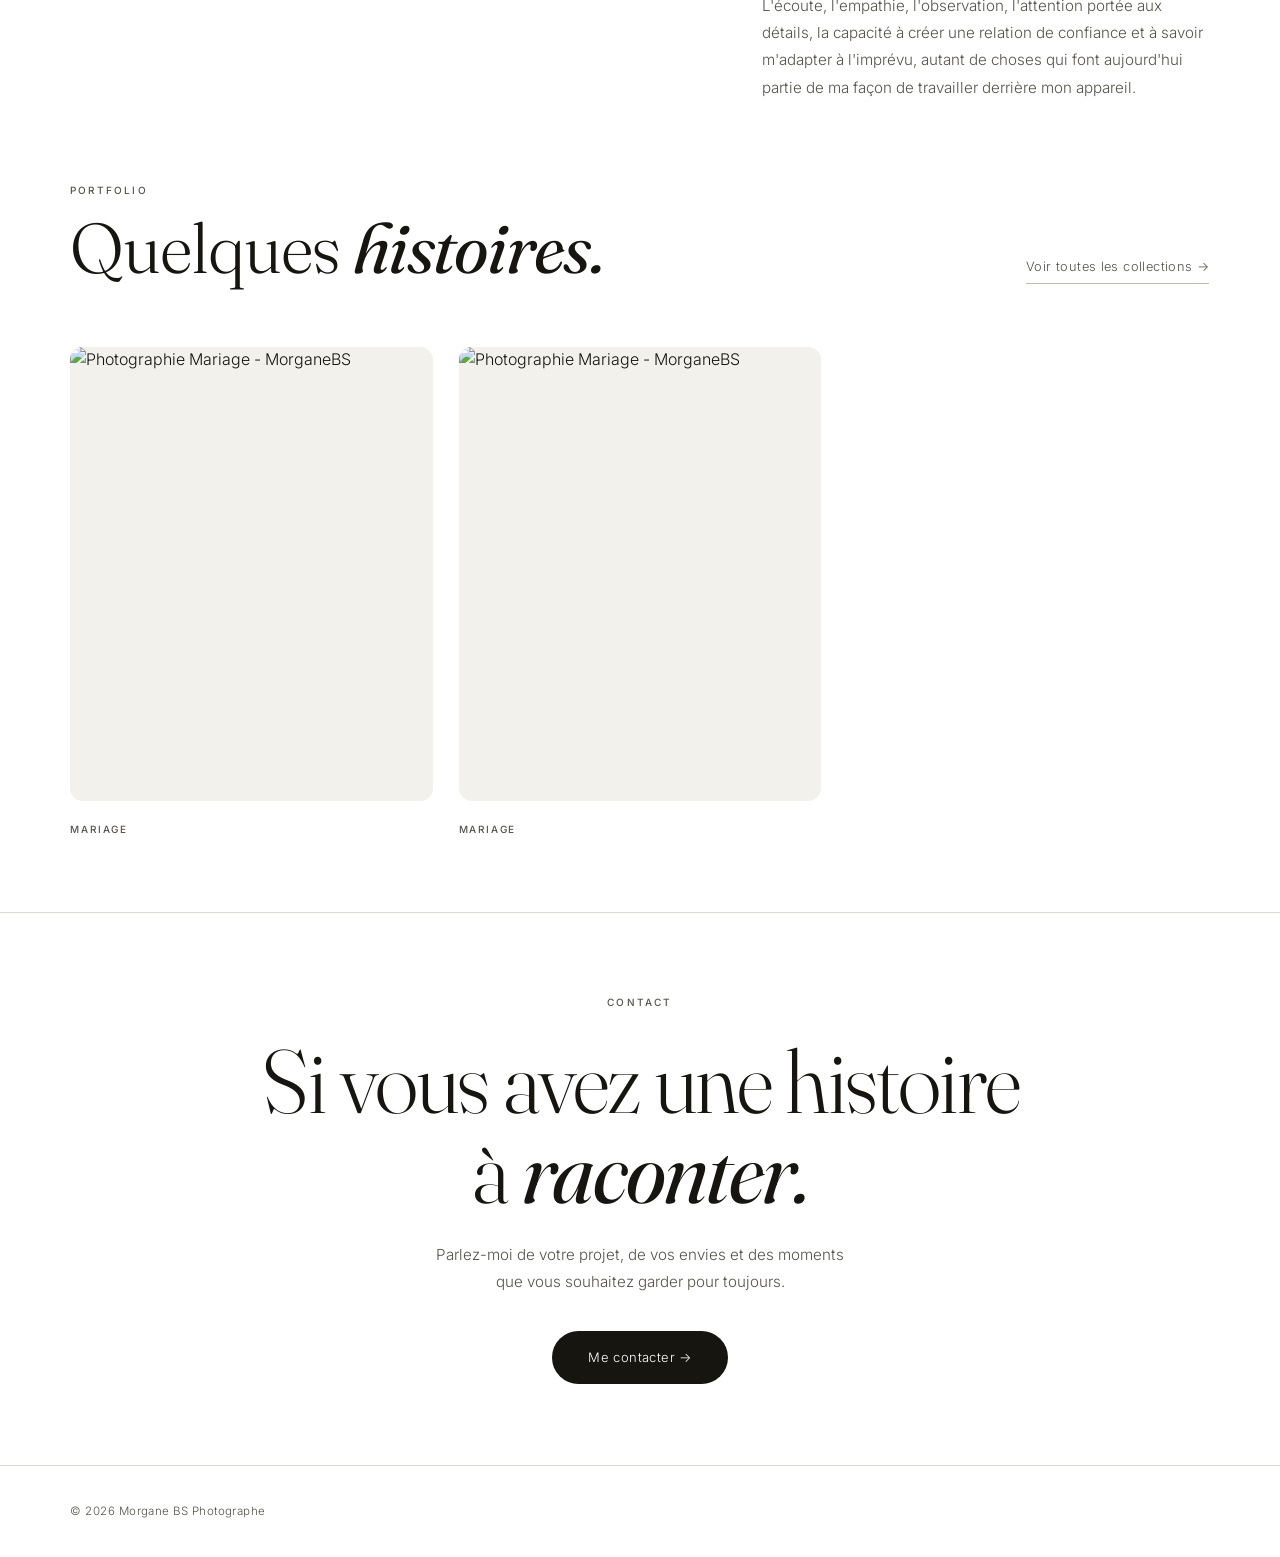
==== commit f7c96b51: "Update index.html" ====
--- a/index.html
+++ b/index.html
@@ -118,6 +118,13 @@
     -webkit-backdrop-filter: blur(14px);
     backdrop-filter: blur(14px);
     border-bottom: 1px solid var(--line);
+}
+
+/* Logo + Instagram groupes a gauche */
+.brand {
+    display: inline-flex;
+    align-items: center;
+    gap: clamp(6px, 1vw, 14px);
 }
 
 .logo {
@@ -718,12 +725,15 @@
 
 @media (max-width: 720px) {
 
-    /* L'icone Instagram reste ronde dans le menu deroulant */
-    nav a.nav-social {
-        width: 38px;
-        padding: 0;
-        margin-top: 14px;
-        border-bottom: none;
+    /* Icone Instagram plus compacte a cote du logo */
+    .nav-social {
+        width: 30px;
+        height: 30px;
+    }
+
+    .nav-social svg {
+        width: 16px;
+        height: 16px;
     }
 
 
@@ -1021,7 +1031,31 @@
     outline: 2px solid currentColor;
     outline-offset: 3px;
 }
-    </style>
+    
+
+@media (max-width: 400px) {
+
+    /* Tres petits ecrans : on resserre pour degager le bouton menu */
+    .logo {
+        font-size: 9.5px;
+        letter-spacing: .08em;
+        gap: 7px;
+    }
+
+    .brand { gap: 2px; }
+
+    .nav-social {
+        width: 26px;
+        height: 26px;
+    }
+
+    .nav-social svg {
+        width: 15px;
+        height: 15px;
+    }
+}
+
+</style>
 
 </head>
 
@@ -1033,7 +1067,11 @@
 
 <header id="site-header">
 
-    <a href="index.html" class="logo"><img src="logo.png" alt="" class="logo-img"><span>Morgane BS Photographe</span></a>
+    <div class="brand">
+        <a href="index.html" class="logo"><img src="logo.png" alt="" class="logo-img"><span>Morgane BS Photographe</span></a>
+
+        <a href="https://instagram.com/morganbs.photographe" class="nav-social" target="_blank" rel="noopener" aria-label="Instagram de Morgane BS Photographe"><svg viewBox="0 0 24 24" fill="none" stroke="currentColor" stroke-width="1.6" stroke-linecap="round" stroke-linejoin="round" aria-hidden="true"><rect x="3" y="3" width="18" height="18" rx="5"/><circle cx="12" cy="12" r="4"/><circle cx="17.2" cy="6.8" r="1.1" fill="currentColor" stroke="none"/></svg></a>
+    </div>
 
     <nav>
         <a href="index.html" class="active">Accueil</a>
@@ -1041,8 +1079,6 @@
         <a href="prestations.html">Prestations</a>
         <a href="contact.html" class="appointment">Contact</a>
         <a href="https://fotostudio.io" class="nav-cta" target="_blank" rel="noopener">Prendre RDV</a>
-
-        <a href="https://instagram.com/morganbs.photographe" class="nav-social" target="_blank" rel="noopener" aria-label="Instagram de Morgane BS Photographe"><svg viewBox="0 0 24 24" fill="none" stroke="currentColor" stroke-width="1.6" stroke-linecap="round" stroke-linejoin="round" aria-hidden="true"><rect x="3" y="3" width="18" height="18" rx="5"/><circle cx="12" cy="12" r="4"/><circle cx="17.2" cy="6.8" r="1.1" fill="currentColor" stroke="none"/></svg></a>
     </nav>
 
     <button class="menu-toggle" aria-label="Ouvrir le menu" aria-expanded="false">
